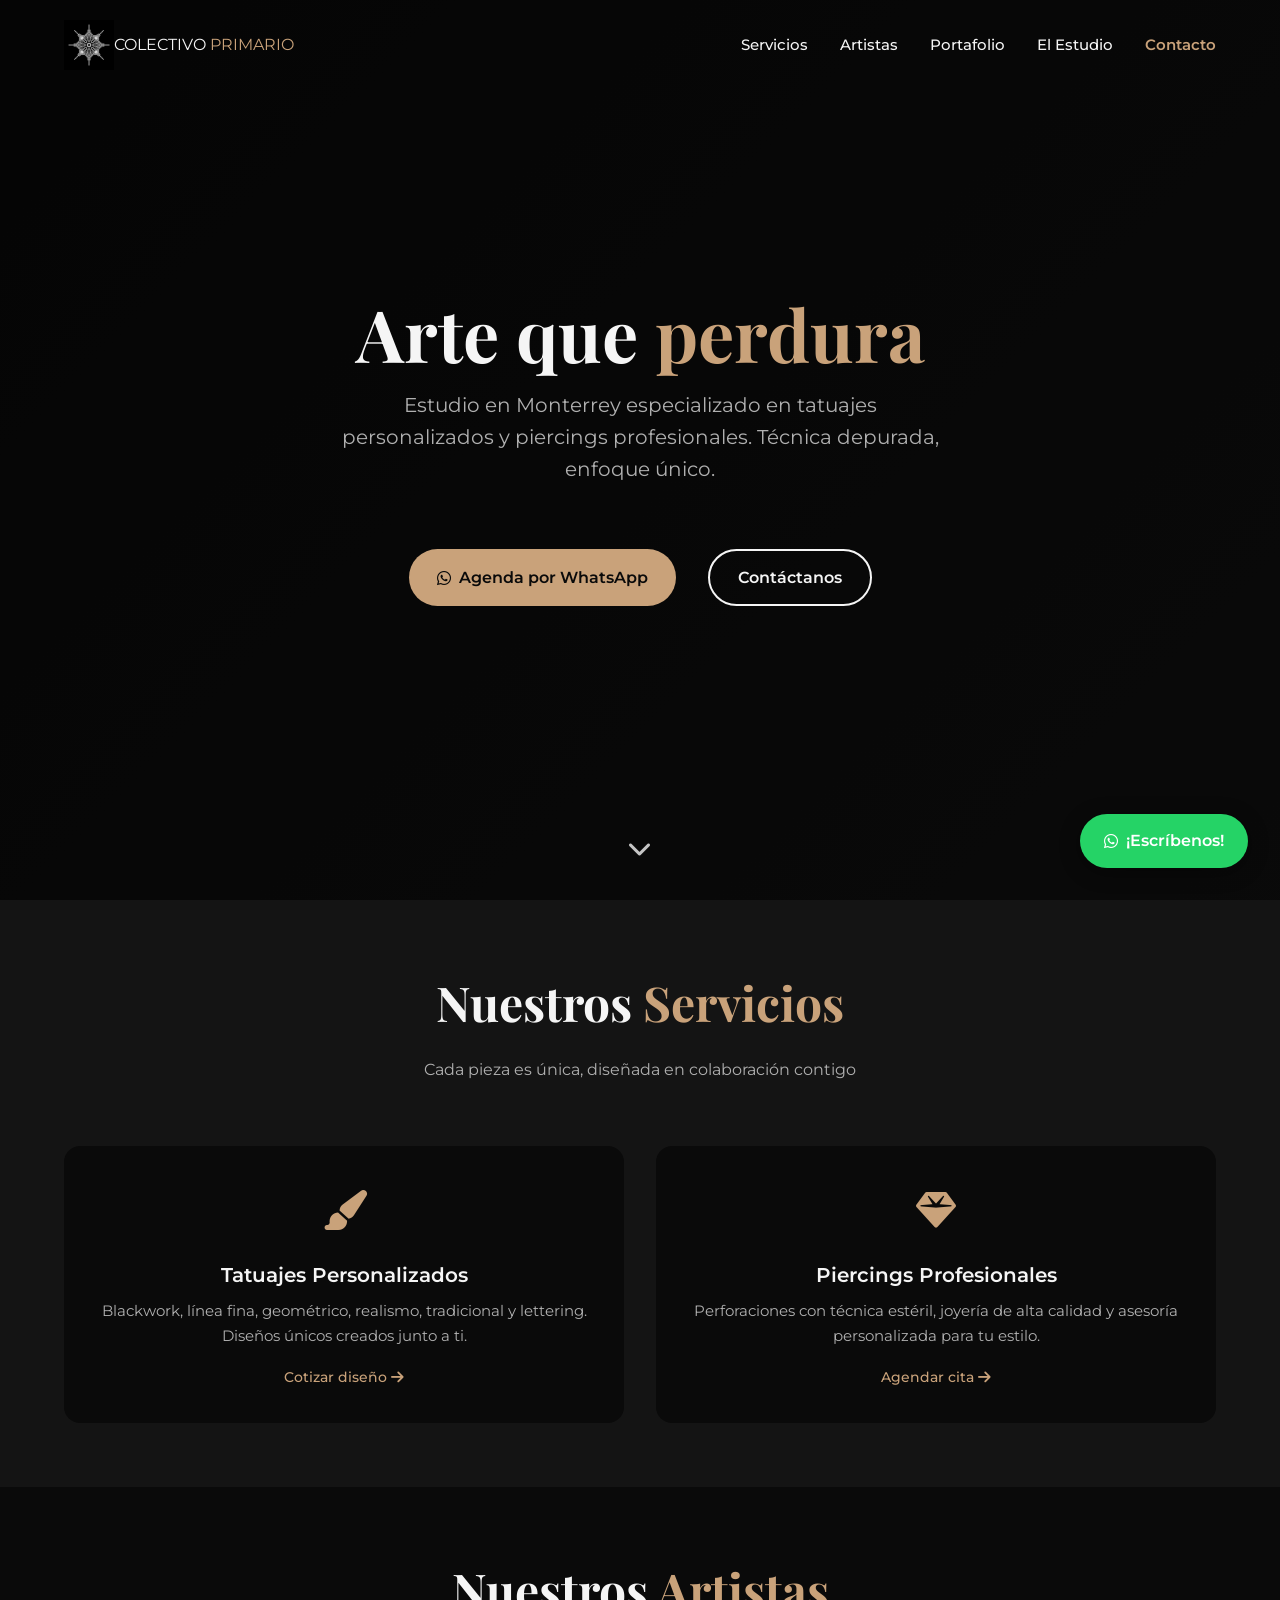
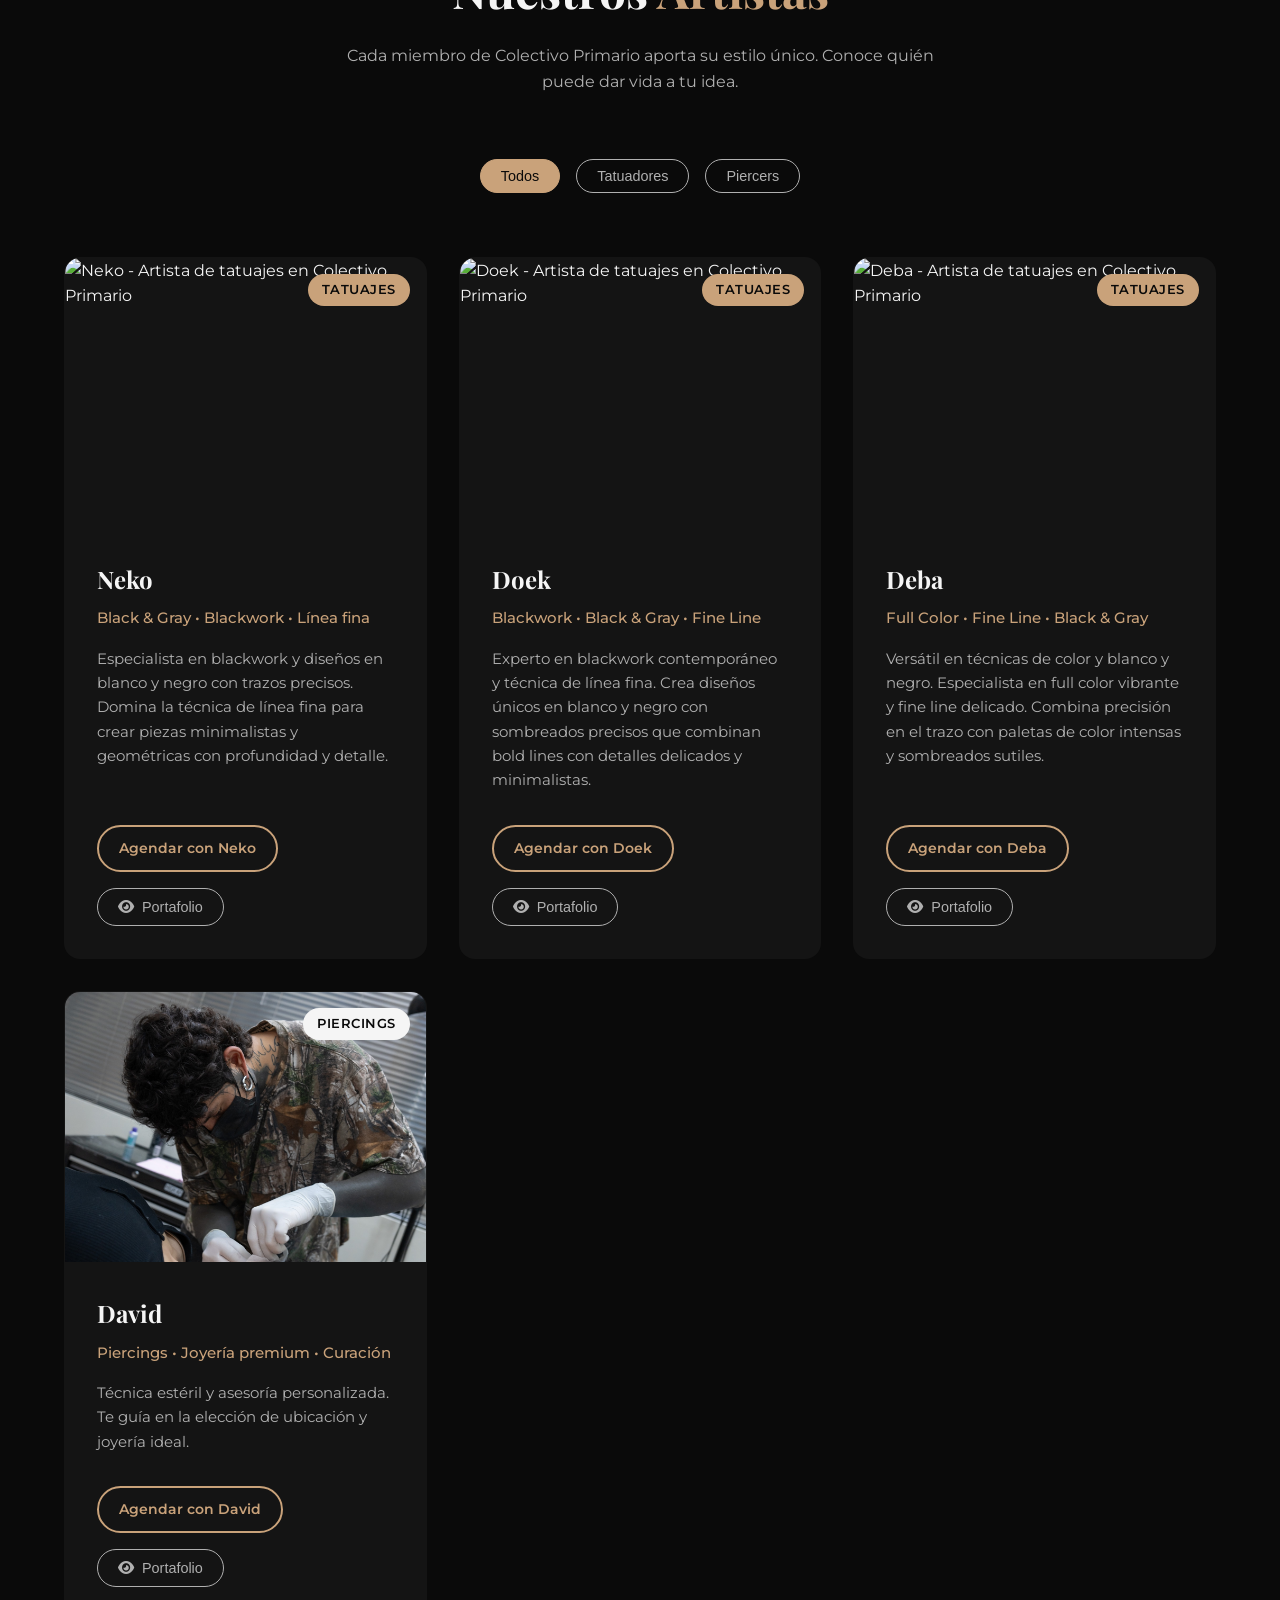
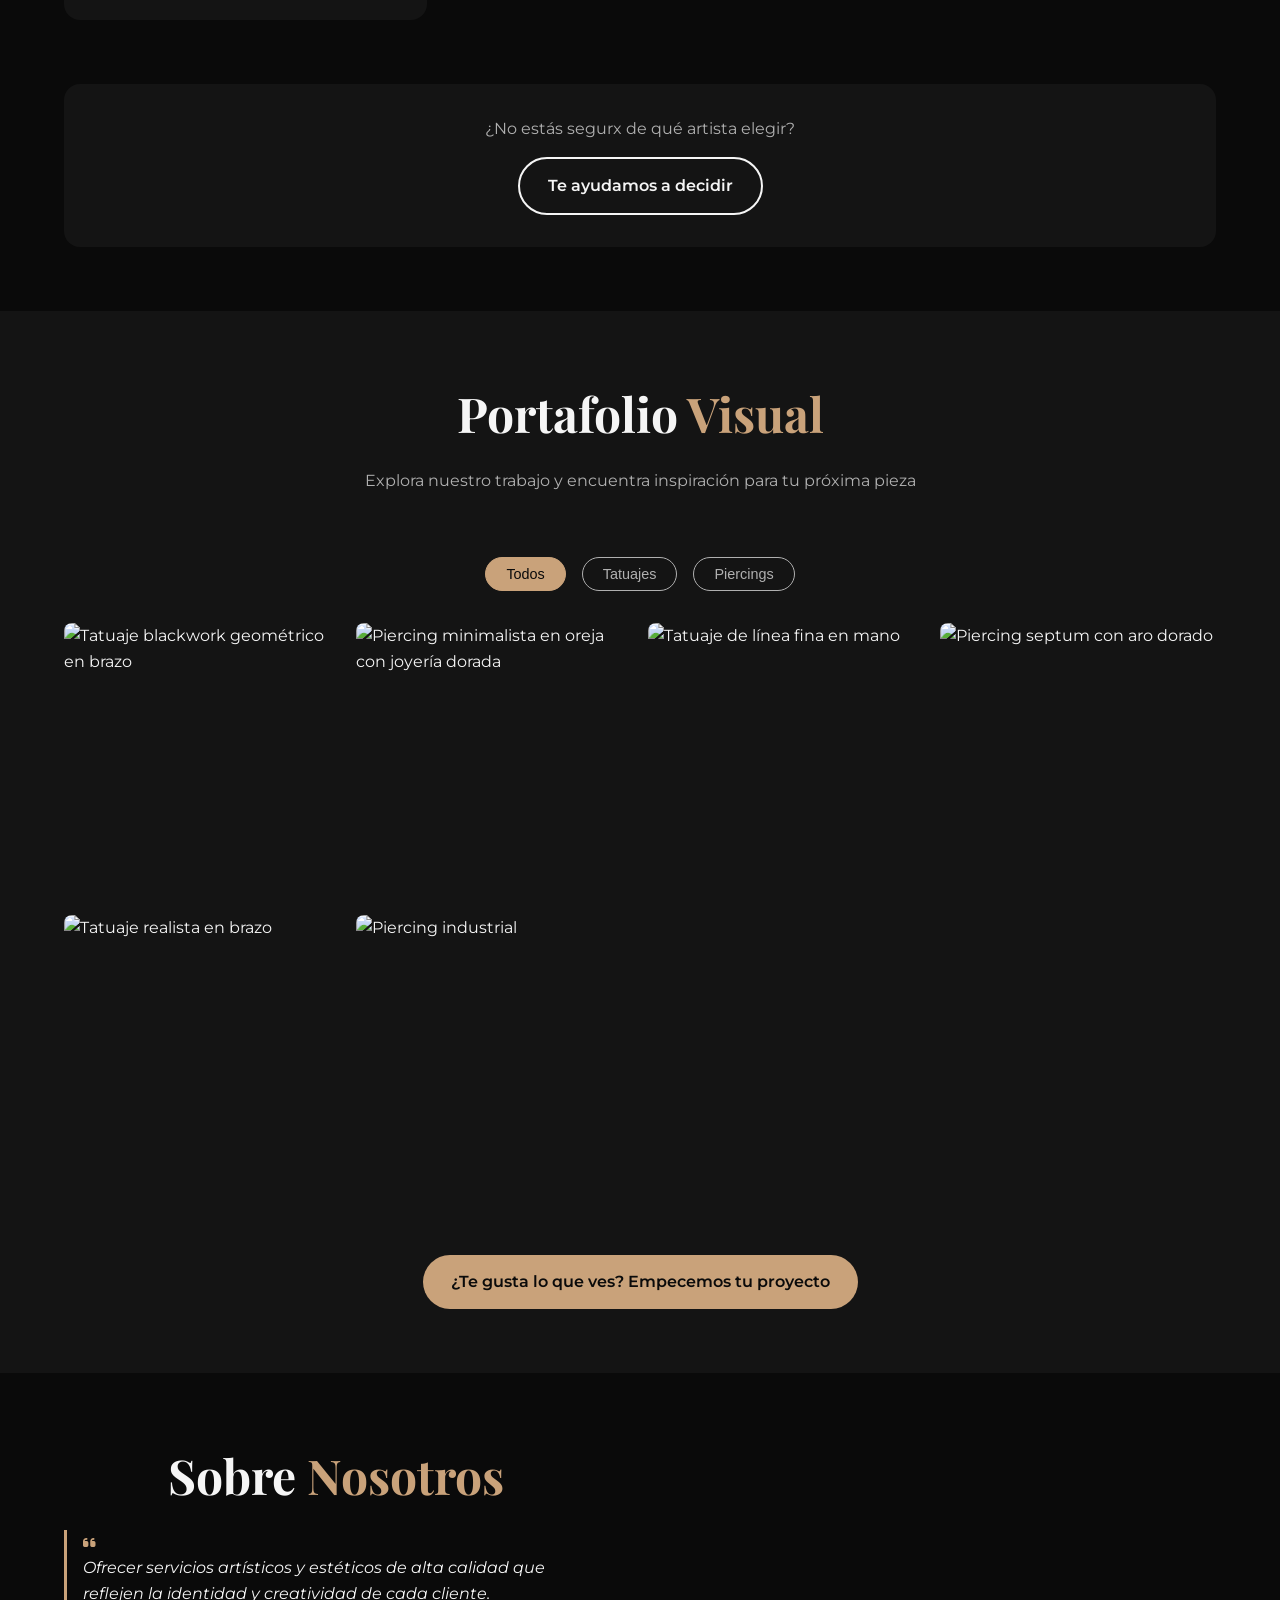
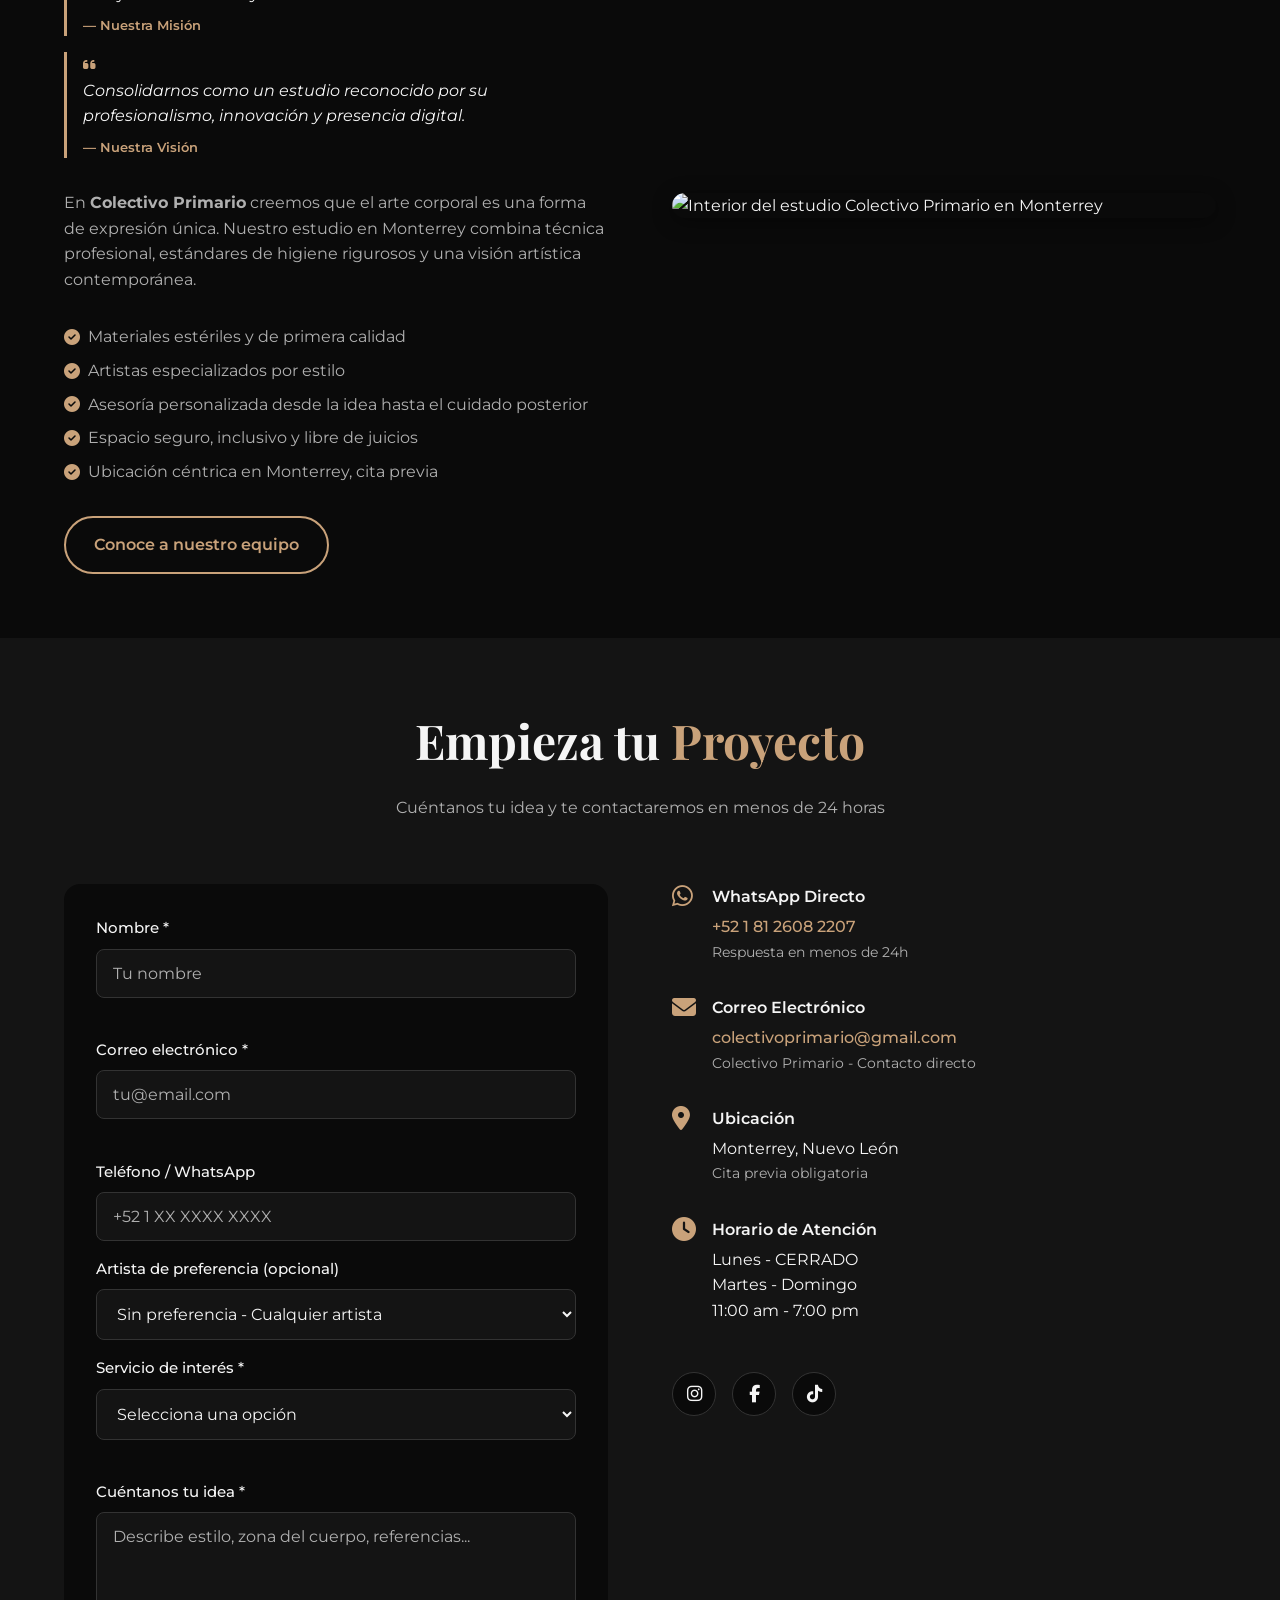
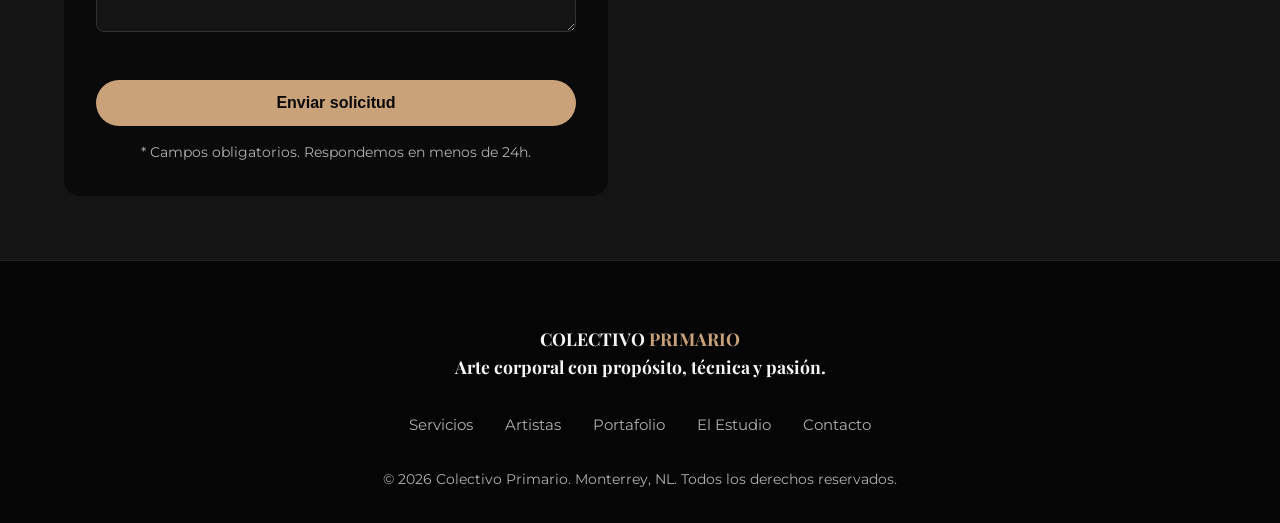
==== Colectivo Primario/index.html @ 7bb8edec "Primer commit - Colectivo Primario" ====
<!DOCTYPE html>
<html lang="es">
<head>
  <meta charset="UTF-8" />
  <meta name="viewport" content="width=device-width, initial-scale=1.0"/>
  
  <!-- Metadatos para investigación académica -->
  <meta name="description" content="Colectivo Primario - Estudio profesional de tatuajes y piercings en Monterrey. Arte personalizado con técnica depurada.">
  <meta name="author" content="Colectivo Primario | Proyecto Académico 2026">
  <meta name="keywords" content="tatuajes, piercings, Monterrey, arte corporal, estudio">
  
  <!-- Open Graph para redes sociales -->
  <meta property="og:title" content="Colectivo Primario | Tatuajes y Piercings en Monterrey">
  <meta property="og:description" content="Arte que perdura. Estudio especializado en tatuajes personalizados y piercings profesionales.">
  <meta property="og:type" content="website">
  <meta property="og:locale" content="es_MX">
  
  <title>Colectivo Primario | Tatuajes y Piercings en Monterrey</title>
  
  <link rel="stylesheet" href="styles.css" />
  
  <!-- Fuentes Google -->
  <link rel="preconnect" href="https://fonts.googleapis.com">
  <link rel="preconnect" href="https://fonts.gstatic.com" crossorigin>
  <link href="https://fonts.googleapis.com/css2?family=Montserrat:wght@300;400;600;700&family=Playfair+Display:wght@400;700&display=swap" rel="stylesheet">
  
  <!-- Íconos -->
  <link rel="stylesheet" href="https://cdnjs.cloudflare.com/ajax/libs/font-awesome/6.4.0/css/all.min.css">
  
  <!-- 
    =====================================================
    PROYECTO ACADÉMICO - COLECTIVO PRIMARIO
    Periodo: Enero - Abril 2026
    Metodología: UX + CRO + Medición de KPIs
    Objetivo: +30% consultas digitales
    Contacto: Guillermo Márquez | gmrqzf@gmail.com | 8121972533
    Ubicación: Monterrey, Nuevo León, México
    =====================================================
  -->
</head>
<body>

  <!-- ================= HEADER ================= -->
<!-- ================= HEADER ================= -->
<header class="header">
  <div class="container header__container">
    
    <!-- Logo + Texto (izquierda) -->
    <a href="#" class="header__logo" aria-label="Ir al inicio">
      <img src="Imagenes/COLECTIVOPRIMARIOLOGO.PNG" 
           alt="Colectivo Primario - Logo" 
           class="logo__img"
           width="200"
           height="70"
           loading="eager">
      <!-- Texto visible junto al logo -->
      <span class="logo__text-visible">
        <span class="logo__text">COLECTIVO</span>
        <span class="logo__accent">PRIMARIO</span>
      </span>
      <!-- Texto para accesibilidad (screen readers) -->
      <span class="logo__text--sr">Colectivo Primario</span>
    </a>
    
    <!-- Navegación (ahora alineada a la izquierda) -->
    <nav class="nav nav--left" id="nav" aria-label="Navegación principal">
      <ul class="nav__list">
        <li><a href="#servicios" class="nav__link">Servicios</a></li>
        <li><a href="#artistas" class="nav__link">Artistas</a></li>
        <li><a href="#portafolio" class="nav__link">Portafolio</a></li>
        <li><a href="#estudio" class="nav__link">El Estudio</a></li>
        <li><a href="#contacto" class="nav__link nav__link--cta">Contacto</a></li>
      </ul>
      <button class="nav__toggle" id="navToggle" aria-label="Abrir menú" aria-expanded="false">
        <i class="fas fa-bars"></i>
      </button>
    </nav>
    
  </div>
</header>

  <!-- ================= HERO ================= -->
  <section class="hero">
    <div class="hero__overlay"></div>
    <div class="container hero__content">
      <h1 class="hero__title">Arte que <span class="text-accent">perdura</span></h1>
      <p class="hero__subtitle">Estudio en Monterrey especializado en tatuajes personalizados y piercings profesionales. Técnica depurada, enfoque único.</p>
      
      <div class="hero__actions">
        <a href="https://wa.me/5218121972533?text=Hola%20Colectivo%20Primario,%20me%20interesa%20agendar%20una%20cita..." 
           class="btn btn--primary" 
           target="_blank" 
           rel="noopener"
           onclick="trackConversion('whatsapp_click')">
          <i class="fab fa-whatsapp"></i> Agenda por WhatsApp
        </a>
        <a href="#contacto" class="btn btn--secondary">Contáctanos</a>
      </div>
    </div>
    <div class="hero__scroll">
      <a href="#servicios" aria-label="Desplazarse a servicios">
        <i class="fas fa-chevron-down"></i>
      </a>
    </div>
  </section>

  <!-- ================= SERVICIOS ================= -->
  <section id="servicios" class="section servicios">
    <div class="container">
      <h2 class="section__title">Nuestros <span class="text-accent">Servicios</span></h2>
      <p class="section__subtitle">Cada pieza es única, diseñada en colaboración contigo</p>
      
      <div class="servicios__grid">
        <!-- Servicio 1: Tatuajes -->
        <article class="servicio-card">
          <div class="servicio-card__icon">
            <i class="fas fa-paint-brush"></i>
          </div>
          <h3 class="servicio-card__title">Tatuajes Personalizados</h3>
          <p class="servicio-card__desc">Blackwork, línea fina, geométrico, realismo, tradicional y lettering. Diseños únicos creados junto a ti.</p>
          <a href="#contacto" class="servicio-card__link">Cotizar diseño <i class="fas fa-arrow-right"></i></a>
        </article>

        <!-- Servicio 2: Piercings -->
        <article class="servicio-card">
          <div class="servicio-card__icon">
            <i class="fas fa-gem"></i>
          </div>
          <h3 class="servicio-card__title">Piercings Profesionales</h3>
          <p class="servicio-card__desc">Perforaciones con técnica estéril, joyería de alta calidad y asesoría personalizada para tu estilo.</p>
          <a href="#contacto" class="servicio-card__link">Agendar cita <i class="fas fa-arrow-right"></i></a>
        </article>
      </div>
    </div>
  </section>

  <!-- ================= ARTISTAS ================= -->
  <section id="artistas" class="section artistas">
    <div class="container">
      <h2 class="section__title">Nuestros <span class="text-accent">Artistas</span></h2>
      <p class="section__subtitle">Cada miembro de Colectivo Primario aporta su estilo único. Conoce quién puede dar vida a tu idea.</p>
      
      <!-- Filtros por especialidad -->
      <div class="artistas__filters" role="tablist">
        <button class="filter-btn active" data-filter="all" role="tab" aria-selected="true">Todos</button>
        <button class="filter-btn" data-filter="tatuajes" role="tab">Tatuadores</button>
        <button class="filter-btn" data-filter="piercings" role="tab">Piercers</button>
      </div>

      <div class="artistas__grid">
        
        <!-- ARTISTA 1: NEKO (Tatuajes) -->
<article class="artista-card" data-category="tatuajes">
  <div class="artista-card__image">
    <img src="Imagenes/guillefoto.jpeg" 
         alt="Neko - Artista de tatuajes en Colectivo Primario" 
         loading="lazy">
    <span class="artista-card__badge">Tatuajes</span>
  </div>
  <div class="artista-card__content">
    <h3 class="artista-card__name">Neko</h3>
    <p class="artista-card__specialty">Black & Gray • Blackwork • Línea fina</p>
    <p class="artista-card__bio">Especialista en blackwork y diseños en blanco y negro con trazos precisos. Domina la técnica de línea fina para crear piezas minimalistas y geométricas con profundidad y detalle.</p>
    
    <div class="artista-card__actions">
      <a href="#contacto" class="btn btn--outline btn--sm" onclick="selectArtist('Neko', 'tatuaje')">
        Agendar con Neko
      </a>
      <button class="artista-card__portfolio" aria-label="Ver portafolio de Neko">
        <i class="fas fa-eye"></i> Portafolio
      </button>
    </div>
  </div>
</article>

<!-- ARTISTA 2: DOEK (Tatuajes) -->
<article class="artista-card" data-category="tatuajes">
  <div class="artista-card__image">
    <img src="Imagenes/doekfoto.jpg"
         alt="Doek - Artista de tatuajes en Colectivo Primario" 
         loading="lazy"
         width="400"
         height="400"
         style="object-fit: cover;">
    <span class="artista-card__badge">Tatuajes</span>
  </div>
  <div class="artista-card__content">
    <h3 class="artista-card__name">Doek</h3>
    <p class="artista-card__specialty">Blackwork • Black & Gray • Fine Line</p>
    <p class="artista-card__bio">Experto en blackwork contemporáneo y técnica de línea fina. Crea diseños únicos en blanco y negro con sombreados precisos que combinan bold lines con detalles delicados y minimalistas.</p>
    
    <div class="artista-card__actions">
      <a href="#contacto" class="btn btn--outline btn--sm" onclick="selectArtist('Doek', 'tatuaje')">
        Agendar con Doek
      </a>
      <button class="artista-card__portfolio" aria-label="Ver portafolio de Doek">
        <i class="fas fa-eye"></i> Portafolio
      </button>
    </div>
  </div>
</article>

<!-- ARTISTA 3: DEBA (Tatuajes) -->
<article class="artista-card" data-category="tatuajes">
  <div class="artista-card__image">
    <img src="Imagenes/debafoto.JPG"
         alt="Deba - Artista de tatuajes en Colectivo Primario" 
         loading="lazy">
    <span class="artista-card__badge">Tatuajes</span>
  </div>
  <div class="artista-card__content">
    <h3 class="artista-card__name">Deba</h3>
    <p class="artista-card__specialty">Full Color • Fine Line • Black & Gray</p>
    <p class="artista-card__bio">Versátil en técnicas de color y blanco y negro. Especialista en full color vibrante y fine line delicado. Combina precisión en el trazo con paletas de color intensas y sombreados sutiles.</p>
    
    <div class="artista-card__actions">
      <a href="#contacto" class="btn btn--outline btn--sm" onclick="selectArtist('Deba', 'tatuaje')">
        Agendar con Deba
      </a>
      <button class="artista-card__portfolio" 
        aria-label="Ver portafolio de Deba"
        onclick="window.location.href='portafolio-deba.html'">
        <i class="fas fa-eye"></i> Portafolio
      </button>
    </div>
  </div>
</article>

        <!-- ARTISTA 5: DAVID (Piercings) -->
        <article class="artista-card" data-category="piercings">
          <div class="artista-card__image">
            <img src="Imagenes/davidfoto.jpg"
                 alt="David - Piercer profesional en Colectivo Primario" 
                 loading="lazy">
            <span class="artista-card__badge artist-piercing">Piercings</span>
          </div>
          <div class="artista-card__content">
            <h3 class="artista-card__name">David</h3>
            <p class="artista-card__specialty">Piercings • Joyería premium • Curación</p>
            <p class="artista-card__bio">Técnica estéril y asesoría personalizada. Te guía en la elección de ubicación y joyería ideal.</p>
            
            <div class="artista-card__actions">
              <a href="#contacto" class="btn btn--outline btn--sm" onclick="selectArtist('David', 'piercing')">
                Agendar con David
              </a>
              <button class="artista-card__portfolio" aria-label="Ver portafolio de David">
                <i class="fas fa-eye"></i> Portafolio
              </button>
            </div>
          </div>
        </article>

      </div>
      
      <!-- CTA secundario para dudas -->
      <div class="artistas__cta">
        <p>¿No estás segurx de qué artista elegir?</p>
        <a href="#contacto" class="btn btn--secondary">Te ayudamos a decidir</a>
      </div>
    </div>
  </section>

  <!-- ================= PORTAFOLIO ================= -->
  <section id="portafolio" class="section portafolio">
    <div class="container">
      <h2 class="section__title">Portafolio <span class="text-accent">Visual</span></h2>
      <p class="section__subtitle">Explora nuestro trabajo y encuentra inspiración para tu próxima pieza</p>
      
      <!-- Filtros (solo tatuajes y piercings) -->
      <div class="portafolio__filters" role="tablist">
        <button class="filter-btn active" data-filter="all" role="tab" aria-selected="true">Todos</button>
        <button class="filter-btn" data-filter="tatuajes" role="tab">Tatuajes</button>
        <button class="filter-btn" data-filter="piercings" role="tab">Piercings</button>
      </div>

      <div class="portafolio__grid">
        <!-- Imágenes placeholder - reemplazar con portafolio real -->
        <figure class="portfolio-item" data-category="tatuajes">
          <img src="https://images.unsplash.com/photo-1598371839696-5c5bb00bdc28?w=600" 
               alt="Tatuaje blackwork geométrico en brazo" 
               loading="lazy">
          <figcaption>Blackwork geométrico</figcaption>
        </figure>
        <figure class="portfolio-item" data-category="piercings">
          <img src="https://images.unsplash.com/photo-1611080626919-7cf5a9dbab5b?w=600" 
               alt="Piercing minimalista en oreja con joyería dorada" 
               loading="lazy">
          <figcaption>Piercing minimalista</figcaption>
        </figure>
        <figure class="portfolio-item" data-category="tatuajes">
          <img src="https://images.unsplash.com/photo-1562962240-4c8a8ce5a8f1?w=600" 
               alt="Tatuaje de línea fina en mano" 
               loading="lazy">
          <figcaption>Línea fina</figcaption>
        </figure>
        <figure class="portfolio-item" data-category="piercings">
          <img src="https://images.unsplash.com/photo-1605735789129-2f6a6f5c8e9c?w=600" 
               alt="Piercing septum con aro dorado" 
               loading="lazy">
          <figcaption>Septum dorado</figcaption>
        </figure>
        <figure class="portfolio-item" data-category="tatuajes">
          <img src="https://images.unsplash.com/photo-1550537687-c910e7255c2c?w=600" 
               alt="Tatuaje realista en brazo" 
               loading="lazy">
          <figcaption>Realismo</figcaption>
        </figure>
        <figure class="portfolio-item" data-category="piercings">
          <img src="https://images.unsplash.com/photo-1590246545235-9e6a7e8e6b4d?w=600" 
               alt="Piercing industrial" 
               loading="lazy">
          <figcaption>Industrial</figcaption>
        </figure>
      </div>
      
      <div class="portafolio__cta">
        <a href="#contacto" class="btn btn--primary" onclick="trackConversion('portfolio_cta_click')">
          ¿Te gusta lo que ves? Empecemos tu proyecto
        </a>
      </div>
    </div>
  </section>

  <!-- ================= ESTUDIO / IDENTIDAD ================= -->
  <section id="estudio" class="section estudio">
    <div class="container estudio__container">
      <div class="estudio__content">
        <h2 class="section__title">Sobre <span class="text-accent">Nosotros</span></h2>
        
        <!-- Misión y Visión -->
        <div class="estudio__identity">
          <blockquote class="identity__mission">
            <i class="fas fa-quote-left"></i>
            <p>Ofrecer servicios artísticos y estéticos de alta calidad que reflejen la identidad y creatividad de cada cliente.</p>
            <small>— Nuestra Misión</small>
          </blockquote>
          
          <blockquote class="identity__vision">
            <i class="fas fa-quote-left"></i>
            <p>Consolidarnos como un estudio reconocido por su profesionalismo, innovación y presencia digital.</p>
            <small>— Nuestra Visión</small>
          </blockquote>
        </div>
        
        <p class="estudio__text">
          En <strong>Colectivo Primario</strong> creemos que el arte corporal es una forma de expresión única. 
          Nuestro estudio en Monterrey combina técnica profesional, estándares de higiene rigurosos y una visión artística contemporánea.
        </p>
        
        <ul class="estudio__values">
          <li><i class="fas fa-check-circle"></i> Materiales estériles y de primera calidad</li>
          <li><i class="fas fa-check-circle"></i> Artistas especializados por estilo</li>
          <li><i class="fas fa-check-circle"></i> Asesoría personalizada desde la idea hasta el cuidado posterior</li>
          <li><i class="fas fa-check-circle"></i> Espacio seguro, inclusivo y libre de juicios</li>
          <li><i class="fas fa-check-circle"></i> Ubicación céntrica en Monterrey, cita previa</li>
        </ul>
        
        <a href="#contacto" class="btn btn--outline">Conoce a nuestro equipo</a>
      </div>
      
      <div class="estudio__image">
        <img src="https://images.unsplash.com/photo-1598301251856-5c6f6a8d1c3e?w=800" 
             alt="Interior del estudio Colectivo Primario en Monterrey" 
             loading="lazy">
      </div>
    </div>
  </section>

  <!-- ================= CONTACTO ================= -->
  <section id="contacto" class="section contacto">
    <div class="container">
      <h2 class="section__title">Empieza tu <span class="text-accent">Proyecto</span></h2>
      <p class="section__subtitle">Cuéntanos tu idea y te contactaremos en menos de 24 horas</p>
      
      <div class="contacto__container">
        <!-- Formulario de contacto -->
        <form class="contacto__form" id="contactForm" novalidate>
          <div class="form__group">
            <label for="nombre" class="form__label">Nombre *</label>
            <input type="text" id="nombre" name="nombre" class="form__input" placeholder="Tu nombre" required autocomplete="name">
            <span class="form__error" id="errorNombre"></span>
          </div>
          
          <div class="form__group">
            <label for="email" class="form__label">Correo electrónico *</label>
            <input type="email" id="email" name="email" class="form__input" placeholder="tu@email.com" required autocomplete="email">
            <span class="form__error" id="errorEmail"></span>
          </div>
          
          <div class="form__group">
            <label for="telefono" class="form__label">Teléfono / WhatsApp</label>
            <input type="tel" id="telefono" name="telefono" class="form__input" placeholder="+52 1 XX XXXX XXXX" autocomplete="tel">
          </div>
          
          <div class="form__group">
            <label for="artista" class="form__label">Artista de preferencia (opcional)</label>
            <select id="artista" name="artista" class="form__input">
              <option value="">Sin preferencia - Cualquier artista</option>
              <option value="Neko">Neko (Tatuajes)</option>
              <option value="Doek">Doek (Tatuajes)</option>
              <option value="Deba">Deba (Tatuajes)</option>
              <option value="Corazón Tattoo">Corazón Tattoo (Tatuajes)</option>
              <option value="David">David (Piercings)</option>
            </select>
          </div>
          
          <div class="form__group">
            <label for="servicio" class="form__label">Servicio de interés *</label>
            <select id="servicio" name="servicio" class="form__input" required>
              <option value="">Selecciona una opción</option>
              <option value="tatuaje">Tatuaje personalizado</option>
              <option value="piercing">Piercing</option>
              <option value="coverup">Cover-up / Retoque</option>
              <option value="otro">Otro</option>
            </select>
            <span class="form__error" id="errorServicio"></span>
          </div>
          
          <div class="form__group">
            <label for="mensaje" class="form__label">Cuéntanos tu idea *</label>
            <textarea id="mensaje" name="mensaje" class="form__input form__textarea" rows="4" placeholder="Describe estilo, zona del cuerpo, referencias..." required></textarea>
            <span class="form__error" id="errorMensaje"></span>
          </div>
          
          <!-- Campo oculto para artista seleccionado via botón -->
          <input type="hidden" id="artista_seleccionado" name="artista_seleccionado" value="">
          
          <button type="submit" class="btn btn--primary btn--full">Enviar solicitud</button>
          <p class="form__note">* Campos obligatorios. Respondemos en menos de 24h.</p>
        </form>

        <!-- Información de contacto directa -->
        <div class="contacto__info">
          <div class="info__item">
            <i class="fab fa-whatsapp"></i>
            <div>
              <h4>WhatsApp Directo</h4>
              <a href="https://wa.me/5218121972533?text=Hola%20Colectivo%20Primario..." 
                 class="info__link" 
                 target="_blank" 
                 rel="noopener"
                 onclick="trackConversion('whatsapp_info_click')">
                +52 1 81 2608 2207
              </a>
              <small>Respuesta en menos de 24h</small>
            </div>
          </div>
          
          <div class="info__item">
            <i class="fas fa-envelope"></i>
            <div>
              <h4>Correo Electrónico</h4>
              <a href="mailto:gmrqzf@gmail.com" class="info__link">colectivoprimario@gmail.com</a>
              <small>Colectivo Primario - Contacto directo</small>
            </div>
          </div>
          
          <div class="info__item">
            <i class="fas fa-map-marker-alt"></i>
            <div>
              <h4>Ubicación</h4>
              <p>Monterrey, Nuevo León<br><small>Cita previa obligatoria</small></p>
            </div>
          </div>
          
          <div class="info__item">
            <i class="fas fa-clock"></i>
            <div>
              <h4>Horario de Atención</h4>
              <p>Lunes - CERRADO</p>
              <p>Martes - Domingo<br>11:00 am - 7:00 pm</p>
            </div>
          </div>
          
          <div class="contacto__social">
            <a href="https://www.instagram.com/colectivo.primario/" aria-label="Instagram Colectivo Primario"><i class="fab fa-instagram"></i></a>
            <a href="#" aria-label="Facebook Colectivo Primario"><i class="fab fa-facebook-f"></i></a>
            <a href="#" aria-label="TikTok Colectivo Primario"><i class="fab fa-tiktok"></i></a>
          </div>
        </div>
      </div>
    </div>
  </section>

  <!-- ================= FOOTER ================= -->
  <footer class="footer">
    <div class="container footer__container">
      <div class="footer__brand">
        <span class="logo__text">COLECTIVO</span>
        <span class="logo__accent">PRIMARIO</span>
        <p>Arte corporal con propósito, técnica y pasión.</p>
      </div>
      <div class="footer__links">
        <a href="#servicios">Servicios</a>
        <a href="#artistas">Artistas</a>
        <a href="#portafolio">Portafolio</a>
        <a href="#estudio">El Estudio</a>
        <a href="#contacto">Contacto</a>
      </div>
      <div class="footer__legal">
        <p>&copy; 2026 Colectivo Primario. Monterrey, NL. Todos los derechos reservados.</p>
      </div>
    </div>
  </footer>

  <!-- Botón flotante de WhatsApp -->
  <a href="https://wa.me/5218121972533?text=Hola%20Colectivo%20Primario,%20vi%20su%20página%20web..." 
     class="whatsapp-float" 
     target="_blank" 
     rel="noopener" 
     aria-label="Contactar por WhatsApp ahora"
     onclick="trackConversion('whatsapp_float_click')">
    <i class="fab fa-whatsapp"></i>
    <span class="whatsapp-label">¡Escríbenos!</span>
  </a>

  <!-- Scripts de funcionalidad y medición -->
  <script src="script.js"></script>
</body>
</html>
---- Colectivo Primario/styles.css ----
/* ========================================
   COLECTIVO PRIMARIO - STYLES
   Proyecto Académico | Ene-Abr 2026
   Enfoque: Minimalista, Mobile-First, CRO
   Fundamentos: Don Norman (UX) + Tim Ash (CRO) + Steve Krug (Usabilidad)
   Especialidad: Tatuajes y Piercings
   ======================================== */

/* ----- VARIABLES CSS ----- */
:root {
  /* Paleta de colores - Identidad visual del estudio */
  --color-bg: #0a0a0a;
  --color-bg-alt: #141414;
  --color-text: #f5f5f5;
  --color-text-muted: #b0b0b0;
  --color-accent: #c9a27a;
  --color-accent-hover: #b08d66;
  --color-error: #e74c3c;
  --color-success: #2ecc71;
  
  /* Tipografía */
  --font-primary: 'Montserrat', sans-serif;
  --font-display: 'Playfair Display', serif;
  
  /* Espaciado */
  --spacing-xs: 0.5rem;
  --spacing-sm: 1rem;
  --spacing-md: 2rem;
  --spacing-lg: 4rem;
  --spacing-xl: 6rem;
  
  /* Bordes y sombras */
  --border-radius: 8px;
  --border-radius-lg: 16px;
  --shadow-sm: 0 2px 8px rgba(0,0,0,0.3);
  --shadow-md: 0 4px 20px rgba(0,0,0,0.4);
  
  /* Transiciones */
  --transition: all 0.3s ease;
  
  /* Z-index */
  --z-header: 1000;
  --z-whatsapp: 999;
  --z-overlay: 998;
}

/* ----- RESET & BASE ----- */
*, *::before, *::after {
  box-sizing: border-box;
  margin: 0;
  padding: 0;
}

html {
  scroll-behavior: smooth;
  font-size: 16px;
  scroll-padding-top: 80px;
}

body {
  font-family: var(--font-primary);
  background-color: var(--color-bg);
  color: var(--color-text);
  line-height: 1.6;
  overflow-x: hidden;
}

img {
  max-width: 100%;
  height: auto;
  display: block;
}

a {
  color: inherit;
  text-decoration: none;
  transition: var(--transition);
}

ul { list-style: none; }

/* ----- UTILIDADES ----- */
.container {
  width: min(90%, 1200px);
  margin-inline: auto;
}

.text-accent { color: var(--color-accent); }

.section { padding: var(--spacing-lg) 0; }

.section__title {
  font-family: var(--font-display);
  font-size: clamp(2rem, 5vw, 3rem);
  font-weight: 700;
  margin-bottom: var(--spacing-sm);
  text-align: center;
}

.section__subtitle {
  color: var(--color-text-muted);
  text-align: center;
  margin-bottom: var(--spacing-lg);
  max-width: 600px;
  margin-inline: auto;
}

/* ----- BOTONES ----- */
.btn {
  display: inline-flex;
  align-items: center;
  justify-content: center;
  gap: var(--spacing-xs);
  padding: 0.875rem 1.75rem;
  border-radius: 50px;
  font-weight: 600;
  font-size: 1rem;
  cursor: pointer;
  transition: var(--transition);
  border: none;
  text-align: center;
  white-space: nowrap;
}

.btn--primary {
  background: var(--color-accent);
  color: var(--color-bg);
}

.btn--primary:hover {
  background: var(--color-accent-hover);
  transform: translateY(-2px);
  box-shadow: var(--shadow-md);
}

.btn--secondary {
  background: transparent;
  color: var(--color-text);
  border: 2px solid var(--color-text);
}

.btn--secondary:hover {
  background: var(--color-text);
  color: var(--color-bg);
}

.btn--outline {
  background: transparent;
  color: var(--color-accent);
  border: 2px solid var(--color-accent);
}

.btn--outline:hover {
  background: var(--color-accent);
  color: var(--color-bg);
}

.btn--full { width: 100%; }

.btn--sm {
  padding: 0.625rem 1.25rem;
  font-size: 0.9rem;
}

/* ----- HEADER ----- */
.header {
  position: fixed;
  top: 0; left: 0; right: 0;
  z-index: var(--z-header);
  padding: var(--spacing-sm) 0;
  background: transparent;
  transition: var(--transition);
}

.header--scrolled {
  background: rgba(10, 10, 10, 0.95);
  backdrop-filter: blur(10px);
  padding: var(--spacing-xs) 0;
  box-shadow: var(--shadow-sm);
}

.header__container {
  display: flex;
  align-items: center;
  justify-content: space-between;
}

/* ===== LOGO CON IMAGEN ===== */
.header__logo {
  display: flex;
  align-items: center;
  padding: 4px 0;
}

.logo__img {
  height: 50px;              /* Altura fija para consistencia */
  width: auto;               /* Ancho automático para mantener proporción */
  max-width: 180px;          /* Ancho máximo para no ocupar demasiado espacio */
  object-fit: contain;       /* Evita que la imagen se deforme */
  transition: var(--transition);
  display: block;
}

/* Efecto hover sutil en el logo */
.header__logo:hover .logo__img {
  opacity: 0.9;
  transform: scale(1.02);
}

/* Texto alternativo para accesibilidad (oculto visualmente pero legible para screen readers) */
.logo__text--sr {
  position: absolute;
  width: 1px;
  height: 1px;
  padding: 0;
  margin: -1px;
  overflow: hidden;
  clip: rect(0, 0, 0, 0);
  white-space: nowrap;
  border: 0;
}

/* ===== RESPONSIVE: Ajustes para móvil ===== */
@media (max-width: 767px) {
  .logo__img {
    height: 32px;            /* Logo más pequeño en móvil */
    max-width: 140px;
  }
}

/* ===== Si el logo es muy alto o necesita ajuste ===== */
.header--scrolled .logo__img {
  height: 36px;              /* Logo más compacto al hacer scroll */
}

.logo__accent { color: var(--color-accent); }

/* ----- NAV ----- */
.nav__list {
  display: flex;
  gap: var(--spacing-md);
  align-items: center;
}

.nav__link {
  font-weight: 500;
  font-size: 0.95rem;
  position: relative;
  padding: var(--spacing-xs) 0;
}

.nav__link--cta {
  color: var(--color-accent);
  font-weight: 600;
}

.nav__link::after {
  content: '';
  position: absolute;
  bottom: 0; left: 0;
  width: 0; height: 2px;
  background: var(--color-accent);
  transition: var(--transition);
}

.nav__link:hover::after { width: 100%; }

.nav__toggle {
  display: none;
  background: none;
  border: none;
  color: var(--color-text);
  font-size: 1.5rem;
  cursor: pointer;
  padding: var(--spacing-xs);
}

/* ----- HERO ----- */
.hero {
  position: relative;
  min-height: 100vh;
  display: flex;
  align-items: center;
  justify-content: center;
  text-align: center;
  padding: var(--spacing-xl) 0;
  background: 
    linear-gradient(135deg, rgba(10,10,10,0.9) 0%, rgba(20,20,20,0.95) 100%),
    url('https://images.unsplash.com/photo-1598371839696-5c5bb00bdc28?w=1920') 
    center/cover no-repeat;
}

.hero__overlay {
  position: absolute;
  inset: 0;
  background: rgba(0, 0, 0, 0.5);
}

.hero__content {
  position: relative;
  z-index: 2;
  max-width: 800px;
}

.hero__title {
  font-family: var(--font-display);
  font-size: clamp(2.5rem, 8vw, 4.5rem);
  font-weight: 700;
  margin-bottom: var(--spacing-sm);
  line-height: 1.1;
}

.hero__subtitle {
  font-size: clamp(1rem, 2.5vw, 1.25rem);
  color: var(--color-text-muted);
  margin-bottom: var(--spacing-lg);
  max-width: 600px;
  margin-inline: auto;
}

.hero__actions {
  display: flex;
  gap: var(--spacing-sm);
  justify-content: center;
  flex-wrap: wrap;
}

.hero__scroll {
  position: absolute;
  bottom: var(--spacing-md);
  left: 50%;
  transform: translateX(-50%);
  animation: bounce 2s infinite;
}

.hero__scroll a {
  color: var(--color-text);
  font-size: 1.5rem;
  opacity: 0.8;
}

.hero__scroll a:hover { opacity: 1; }

@keyframes bounce {
  0%, 20%, 50%, 80%, 100% { transform: translateX(-50%) translateY(0); }
  40% { transform: translateX(-50%) translateY(-10px); }
  60% { transform: translateX(-50%) translateY(-5px); }
}

/* ----- SERVICIOS ----- */
.servicios { background: var(--color-bg-alt); }

.servicios__grid {
  display: grid;
  grid-template-columns: repeat(auto-fit, minmax(280px, 1fr));
  gap: var(--spacing-md);
}

.servicio-card {
  background: var(--color-bg);
  padding: var(--spacing-md);
  border-radius: var(--border-radius-lg);
  text-align: center;
  transition: var(--transition);
  border: 1px solid transparent;
}

.servicio-card:hover {
  border-color: var(--color-accent);
  transform: translateY(-4px);
  box-shadow: var(--shadow-md);
}

.servicio-card__icon {
  font-size: 2.5rem;
  color: var(--color-accent);
  margin-bottom: var(--spacing-sm);
}

.servicio-card__title {
  font-size: 1.25rem;
  font-weight: 600;
  margin-bottom: var(--spacing-xs);
}

.servicio-card__desc {
  color: var(--color-text-muted);
  font-size: 0.95rem;
  margin-bottom: var(--spacing-sm);
}

.servicio-card__link {
  color: var(--color-accent);
  font-weight: 500;
  font-size: 0.9rem;
  display: inline-flex;
  align-items: center;
  gap: 4px;
}

.servicio-card__link:hover { gap: 8px; }

/* ----- ARTISTAS ----- */
.artistas { background: var(--color-bg); }

.artistas__filters {
  display: flex;
  justify-content: center;
  gap: var(--spacing-sm);
  margin-bottom: var(--spacing-lg);
  flex-wrap: wrap;
}

.artistas__grid {
  display: grid;
  grid-template-columns: repeat(auto-fit, minmax(280px, 1fr));
  gap: var(--spacing-md);
  margin-bottom: var(--spacing-lg);
}

.artista-card {
  background: var(--color-bg-alt);
  border-radius: var(--border-radius-lg);
  overflow: hidden;
  transition: var(--transition);
  border: 1px solid transparent;
  display: flex;
  flex-direction: column;
  animation: fadeInUp 0.4s ease forwards;
  opacity: 0;
}

.artista-card:nth-child(1) { animation-delay: 0.1s; opacity: 1; }
.artista-card:nth-child(2) { animation-delay: 0.2s; opacity: 1; }
.artista-card:nth-child(3) { animation-delay: 0.3s; opacity: 1; }
.artista-card:nth-child(4) { animation-delay: 0.4s; opacity: 1; }
.artista-card:nth-child(5) { animation-delay: 0.5s; opacity: 1; }

.artista-card:hover {
  border-color: var(--color-accent);
  transform: translateY(-4px);
  box-shadow: var(--shadow-md);
}

.artista-card__image {
  position: relative;
  aspect-ratio: 4/3;
  overflow: hidden;
}

.artista-card__image img {
  width: 100%;
  height: 100%;
  object-fit: cover;
  transition: transform 0.5s ease;
}

.artista-card:hover .artista-card__image img {
  transform: scale(1.05);
}

.artista-card__badge {
  position: absolute;
  top: var(--spacing-sm);
  right: var(--spacing-sm);
  background: var(--color-accent);
  color: var(--color-bg);
  padding: 0.375rem 0.875rem;
  border-radius: 50px;
  font-size: 0.8rem;
  font-weight: 600;
  text-transform: uppercase;
  letter-spacing: 0.5px;
}

.artista-card__badge.artist-piercing {
  background: var(--color-text);
  color: var(--color-bg);
}

.artista-card__content {
  padding: var(--spacing-md);
  flex-grow: 1;
  display: flex;
  flex-direction: column;
}

.artista-card__name {
  font-family: var(--font-display);
  font-size: 1.5rem;
  font-weight: 700;
  margin-bottom: var(--spacing-xs);
}

.artista-card__specialty {
  color: var(--color-accent);
  font-weight: 500;
  font-size: 0.95rem;
  margin-bottom: var(--spacing-sm);
}

.artista-card__bio {
  color: var(--color-text-muted);
  font-size: 0.95rem;
  margin-bottom: var(--spacing-md);
  flex-grow: 1;
}

.artista-card__actions {
  display: flex;
  gap: var(--spacing-sm);
  flex-wrap: wrap;
}

.artista-card__portfolio {
  background: transparent;
  border: 1px solid var(--color-text-muted);
  color: var(--color-text-muted);
  padding: 0.625rem 1.25rem;
  border-radius: 50px;
  font-size: 0.9rem;
  cursor: pointer;
  transition: var(--transition);
  display: inline-flex;
  align-items: center;
  gap: var(--spacing-xs);
}

.artista-card__portfolio:hover {
  border-color: var(--color-accent);
  color: var(--color-accent);
}

.artistas__cta {
  text-align: center;
  padding: var(--spacing-md);
  background: var(--color-bg-alt);
  border-radius: var(--border-radius-lg);
}

.artistas__cta p {
  color: var(--color-text-muted);
  margin-bottom: var(--spacing-sm);
}

@keyframes fadeInUp {
  from {
    opacity: 0;
    transform: translateY(20px);
  }
  to {
    opacity: 1;
    transform: translateY(0);
  }
}

/* ----- PORTAFOLIO ----- */
.portafolio { background: var(--color-bg-alt); }

.portafolio__filters {
  display: flex;
  justify-content: center;
  gap: var(--spacing-sm);
  margin-bottom: var(--spacing-md);
  flex-wrap: wrap;
}

.filter-btn {
  background: transparent;
  border: 1px solid var(--color-text-muted);
  color: var(--color-text-muted);
  padding: 0.5rem 1.25rem;
  border-radius: 50px;
  font-size: 0.9rem;
  cursor: pointer;
  transition: var(--transition);
}

.filter-btn.active,
.filter-btn:hover {
  background: var(--color-accent);
  border-color: var(--color-accent);
  color: var(--color-bg);
}

.portafolio__grid {
  display: grid;
  grid-template-columns: repeat(auto-fill, minmax(250px, 1fr));
  gap: var(--spacing-sm);
  margin-bottom: var(--spacing-lg);
}

.portfolio-item {
  position: relative;
  border-radius: var(--border-radius);
  overflow: hidden;
  aspect-ratio: 1;
  cursor: pointer;
}

.portfolio-item img {
  width: 100%;
  height: 100%;
  object-fit: cover;
  transition: transform 0.5s ease;
}

.portfolio-item:hover img { transform: scale(1.05); }

.portfolio-item figcaption {
  position: absolute;
  bottom: 0; left: 0; right: 0;
  padding: var(--spacing-sm);
  background: linear-gradient(transparent, rgba(0,0,0,0.9));
  font-size: 0.9rem;
  opacity: 0;
  transform: translateY(10px);
  transition: var(--transition);
}

.portfolio-item:hover figcaption {
  opacity: 1;
  transform: translateY(0);
}

.portafolio__cta { text-align: center; }

/* ----- ESTUDIO ----- */
.estudio__container {
  display: grid;
  grid-template-columns: 1fr;
  gap: var(--spacing-lg);
  align-items: center;
}

.estudio__identity {
  margin-bottom: var(--spacing-md);
}

.identity__mission,
.identity__vision {
  border-left: 3px solid var(--color-accent);
  padding-left: var(--spacing-sm);
  margin-bottom: var(--spacing-sm);
  font-style: italic;
}

.identity__mission i,
.identity__vision i {
  color: var(--color-accent);
  margin-right: var(--spacing-xs);
  font-size: 0.9rem;
}

.identity__mission small,
.identity__vision small {
  display: block;
  margin-top: var(--spacing-xs);
  font-style: normal;
  color: var(--color-accent);
  font-weight: 600;
}

.estudio__text {
  margin-bottom: var(--spacing-sm);
  color: var(--color-text-muted);
}

.estudio__values {
  margin: var(--spacing-md) 0;
}

.estudio__values li {
  display: flex;
  align-items: center;
  gap: var(--spacing-xs);
  margin-bottom: var(--spacing-xs);
  color: var(--color-text-muted);
}

.estudio__values i {
  color: var(--color-accent);
  flex-shrink: 0;
}

.estudio__image {
  border-radius: var(--border-radius-lg);
  overflow: hidden;
  box-shadow: var(--shadow-md);
}

.estudio__image img {
  width: 100%;
  height: auto;
  display: block;
}

/* ----- CONTACTO ----- */
.contacto { background: var(--color-bg-alt); }

.contacto__container {
  display: grid;
  grid-template-columns: 1fr;
  gap: var(--spacing-lg);
}

.contacto__form {
  background: var(--color-bg);
  padding: var(--spacing-md);
  border-radius: var(--border-radius-lg);
}

.form__group { margin-bottom: var(--spacing-sm); }

.form__label {
  display: block;
  margin-bottom: var(--spacing-xs);
  font-weight: 500;
  font-size: 0.95rem;
}

.form__input {
  width: 100%;
  padding: 0.875rem 1rem;
  background: var(--color-bg-alt);
  border: 1px solid #333;
  border-radius: var(--border-radius);
  color: var(--color-text);
  font-family: inherit;
  font-size: 1rem;
  transition: var(--transition);
}

.form__input::placeholder { color: var(--color-text-muted); }

.form__input:focus {
  outline: none;
  border-color: var(--color-accent);
  box-shadow: 0 0 0 3px rgba(201, 162, 122, 0.2);
}

.form__input.input--error {
  border-color: var(--color-error);
}

.form__textarea {
  resize: vertical;
  min-height: 120px;
}

.form__error {
  display: block;
  color: var(--color-error);
  font-size: 0.85rem;
  margin-top: var(--spacing-xs);
  min-height: 1.2em;
}

.form__note {
  font-size: 0.85rem;
  color: var(--color-text-muted);
  text-align: center;
  margin-top: var(--spacing-sm);
}

.contacto__info {
  display: flex;
  flex-direction: column;
  gap: var(--spacing-md);
}

.info__item {
  display: flex;
  align-items: flex-start;
  gap: var(--spacing-sm);
}

.info__item i {
  font-size: 1.5rem;
  color: var(--color-accent);
  min-width: 24px;
}

.info__item h4 {
  font-weight: 600;
  margin-bottom: 4px;
}

.info__link {
  color: var(--color-accent);
  font-weight: 500;
}

.info__link:hover { text-decoration: underline; }

.info__item small {
  display: block;
  color: var(--color-text-muted);
  font-size: 0.85rem;
  margin-top: 2px;
}

.contacto__social {
  display: flex;
  gap: var(--spacing-sm);
  margin-top: var(--spacing-sm);
}

.contacto__social a {
  display: flex;
  align-items: center;
  justify-content: center;
  width: 44px;
  height: 44px;
  border-radius: 50%;
  background: var(--color-bg);
  border: 1px solid #333;
  font-size: 1.1rem;
  transition: var(--transition);
}

.contacto__social a:hover {
  border-color: var(--color-accent);
  color: var(--color-accent);
  transform: translateY(-2px);
}

/* ----- FOOTER ----- */
.footer {
  background: #050505;
  padding: var(--spacing-lg) 0 var(--spacing-md);
  text-align: center;
  border-top: 1px solid #222;
}

.footer__container {
  display: flex;
  flex-direction: column;
  gap: var(--spacing-md);
}

.footer__brand {
  font-family: var(--font-display);
  font-size: 1.1rem;
  font-weight: 700;
}

.footer__links {
  display: flex;
  justify-content: center;
  gap: var(--spacing-md);
  flex-wrap: wrap;
}

.footer__links a {
  color: var(--color-text-muted);
  font-size: 0.95rem;
}

.footer__links a:hover { color: var(--color-accent); }

.footer__legal {
  color: var(--color-text-muted);
  font-size: 0.85rem;
}

.footer__legal small {
  display: block;
  margin-top: var(--spacing-xs);
  opacity: 0.7;
}

/* ----- WHATSAPP FLOTANTE ----- */
.whatsapp-float {
  position: fixed;
  bottom: var(--spacing-md);
  right: var(--spacing-md);
  z-index: var(--z-whatsapp);
  display: flex;
  align-items: center;
  gap: var(--spacing-xs);
  background: #25D366;
  color: white;
  padding: 0.75rem 1.25rem;
  border-radius: 50px;
  font-weight: 600;
  font-size: 1rem;
  box-shadow: var(--shadow-md);
  transition: var(--transition);
  animation: pulse 2s infinite;
}

.whatsapp-float:hover {
  transform: scale(1.05);
  animation: none;
  background: #128C7E;
}

.whatsapp-label {
  display: none;
}

@keyframes pulse {
  0% { box-shadow: 0 0 0 0 rgba(37, 211, 102, 0.7); }
  70% { box-shadow: 0 0 0 15px rgba(37, 211, 102, 0); }
  100% { box-shadow: 0 0 0 0 rgba(37, 211, 102, 0); }
}

/* ========================================
   RESPONSIVE - MOBILE FIRST
   ======================================== */

/* Tablet y arriba */
@media (min-width: 768px) {
  .estudio__container,
  .contacto__container {
    grid-template-columns: 1fr 1fr;
  }
  
  .estudio__content { order: 1; }
  .estudio__image { order: 2; }
  
  .contacto__form { order: 1; }
  .contacto__info { order: 2; }
  
  .whatsapp-label { display: inline; }
  .whatsapp-float {
    padding: 0.875rem 1.5rem;
    border-radius: 50px;
  }
}

/* Desktop */
@media (min-width: 1024px) {
  .hero__actions { gap: var(--spacing-md); }
  .nav__toggle { display: none; }
  .nav__list { display: flex !important; }
}

/* Mobile: menú hamburguesa */
@media (max-width: 767px) {
  .nav__toggle { display: block; }
  
  .nav__list {
    position: absolute;
    top: 100%;
    left: 0; right: 0;
    background: var(--color-bg-alt);
    flex-direction: column;
    padding: var(--spacing-md);
    gap: var(--spacing-sm);
    border-bottom: 1px solid #222;
    display: none;
  }
  
  .nav--active .nav__list { display: flex; }
  
  .hero__actions {
    flex-direction: column;
    align-items: center;
  }
  
  .btn {
    width: 100%;
    max-width: 300px;
  }
  
  .artista-card__actions {
    flex-direction: column;
  }
  
  .artista-card__actions .btn {
    width: 100%;
  }
}

/* Accesibilidad */
@media (prefers-reduced-motion: reduce) {
  *, *::before, *::after {
    animation-duration: 0.01ms !important;
    animation-iteration-count: 1 !important;
    transition-duration: 0.01ms !important;
  }
  html { scroll-behavior: auto; }
}

@media (prefers-contrast: high) {
  :root {
    --color-accent: #ffd700;
    --color-text-muted: #ddd;
  }
  .form__input { border-width: 2px; }
}

:focus-visible {
  outline: 2px solid var(--color-accent);
  outline-offset: 2px;
}
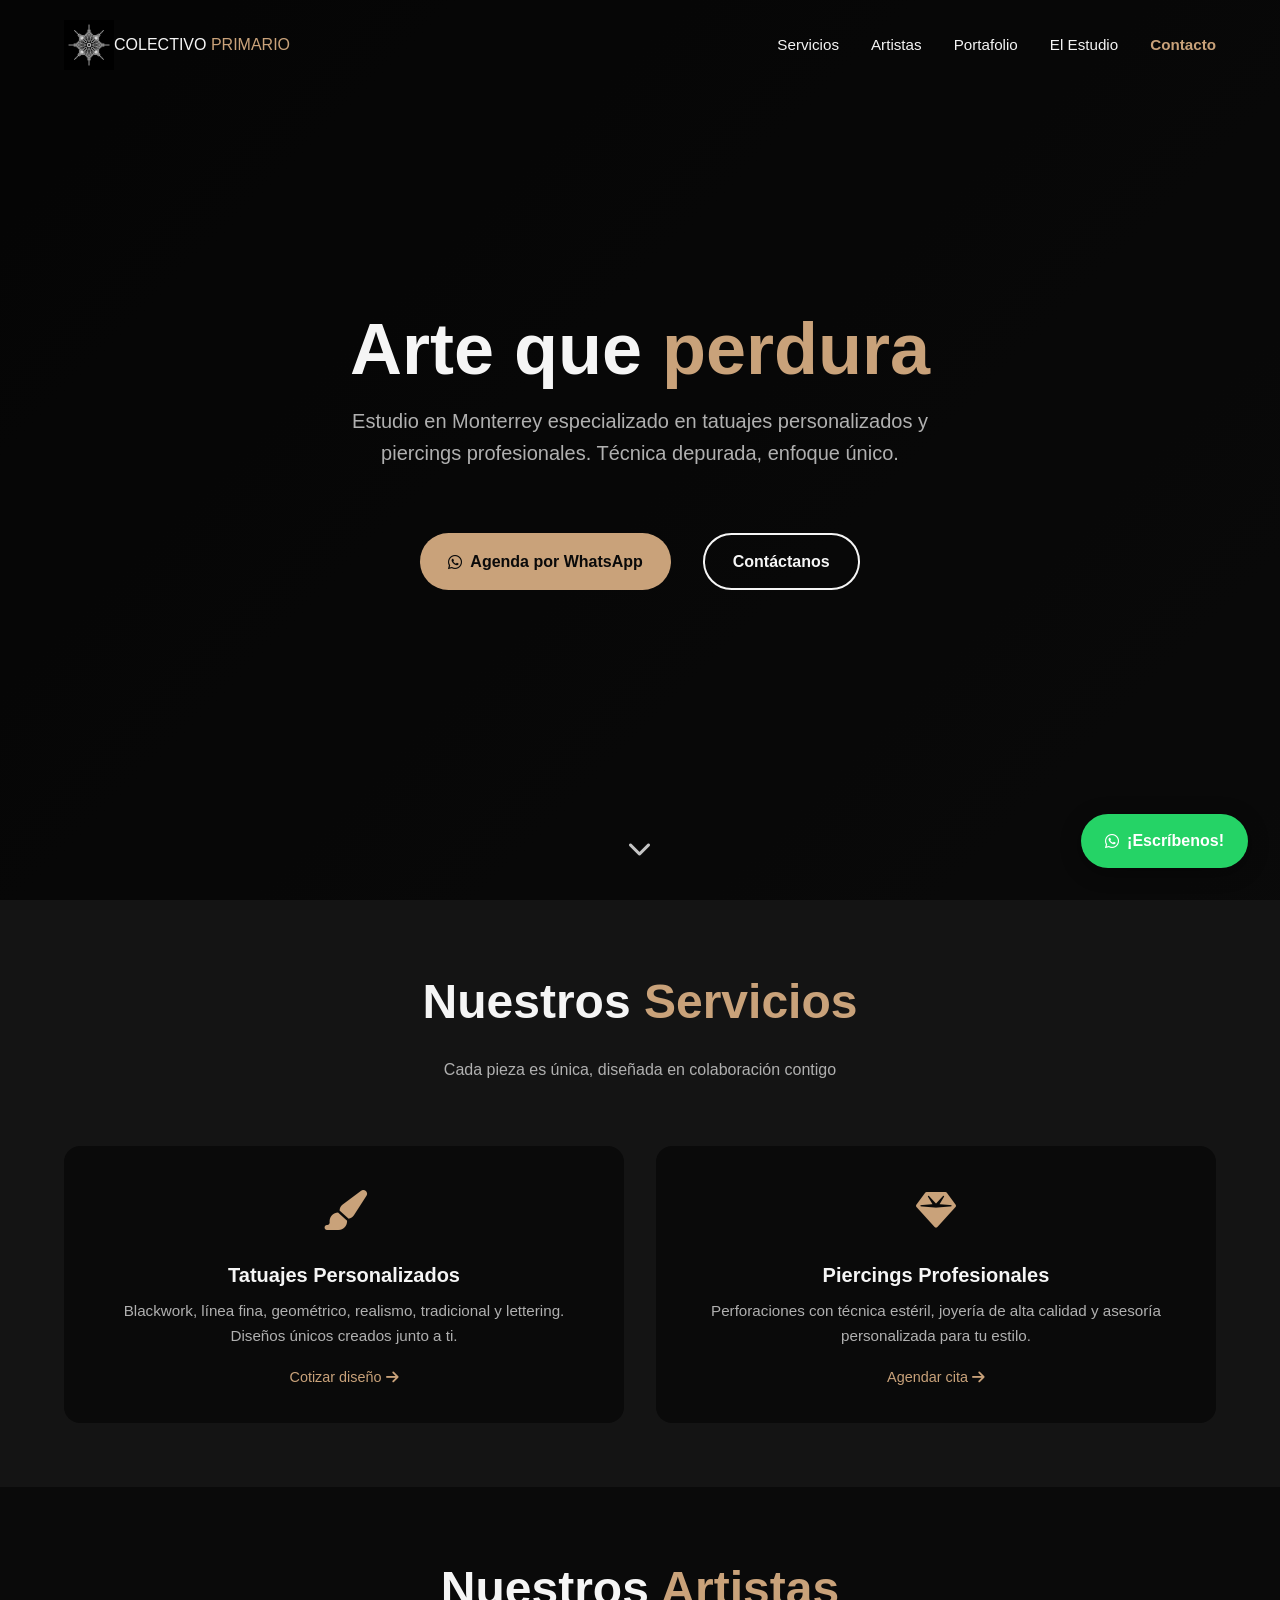
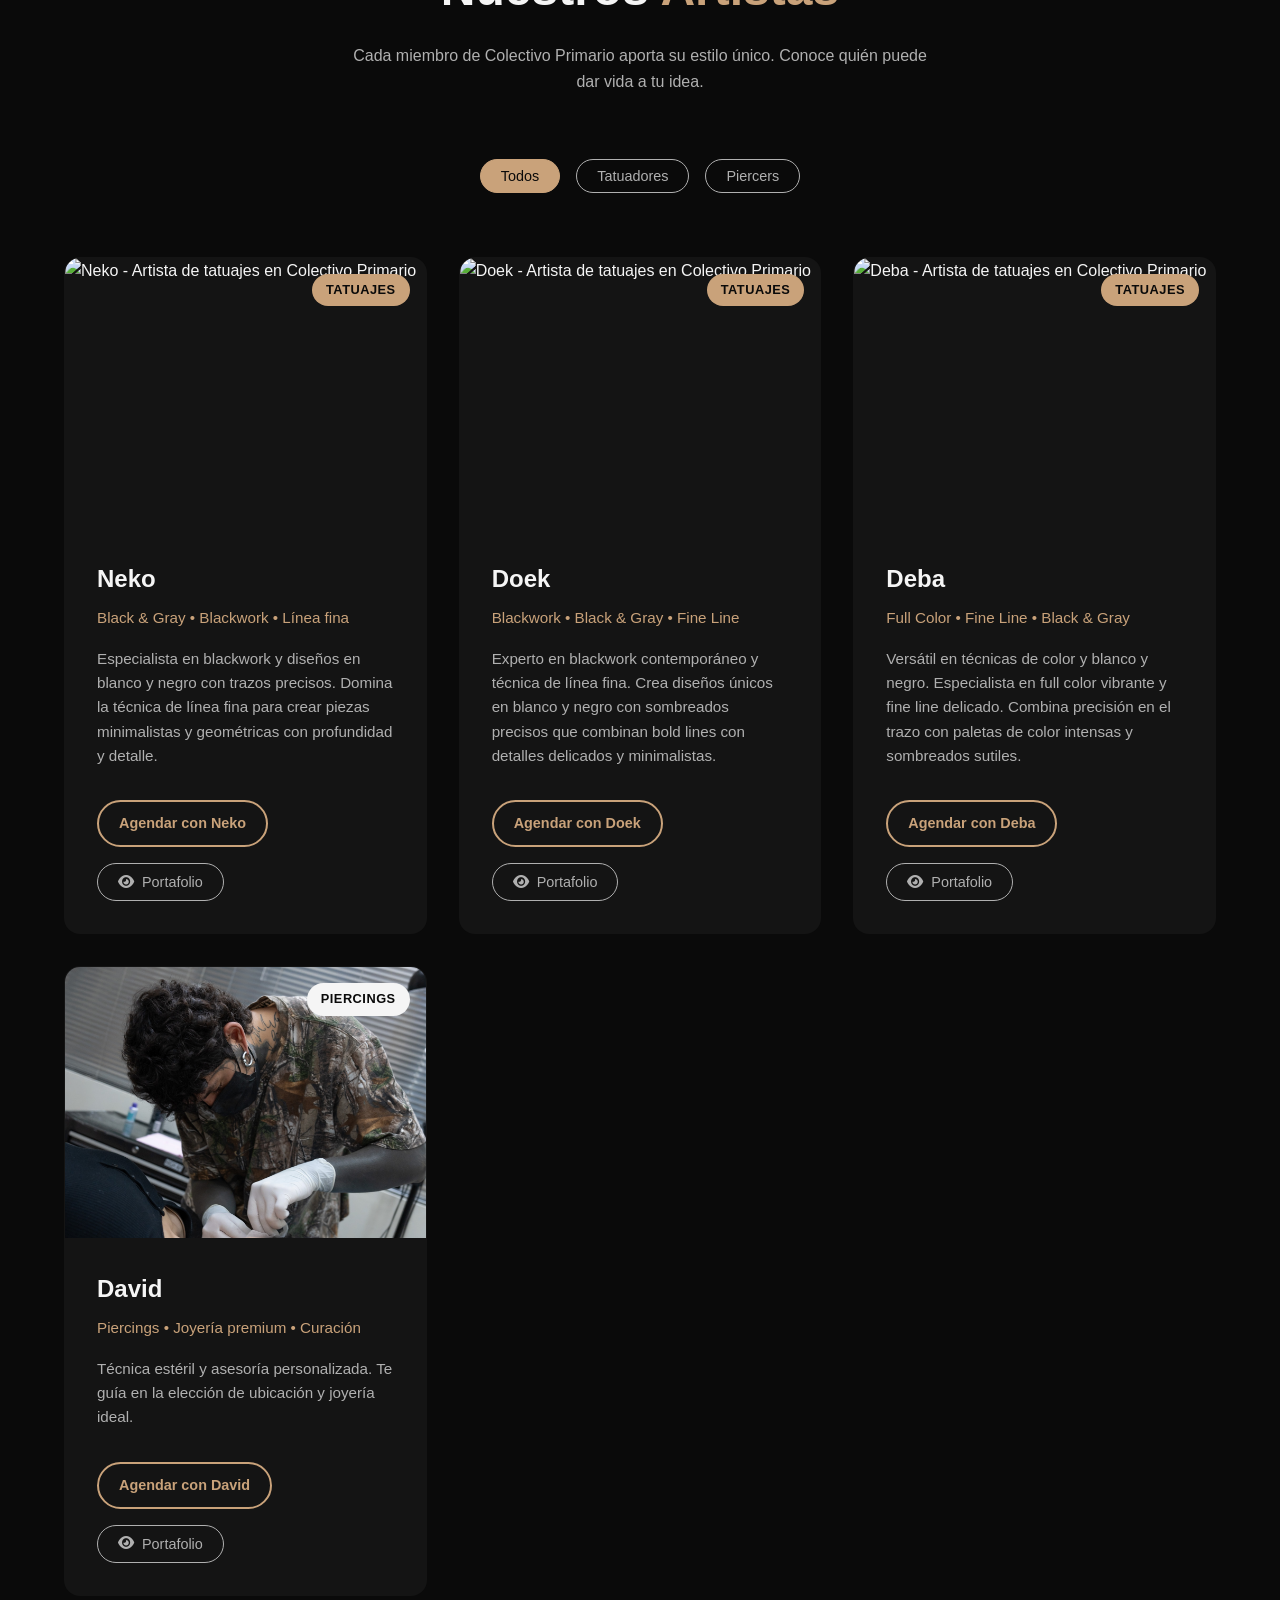
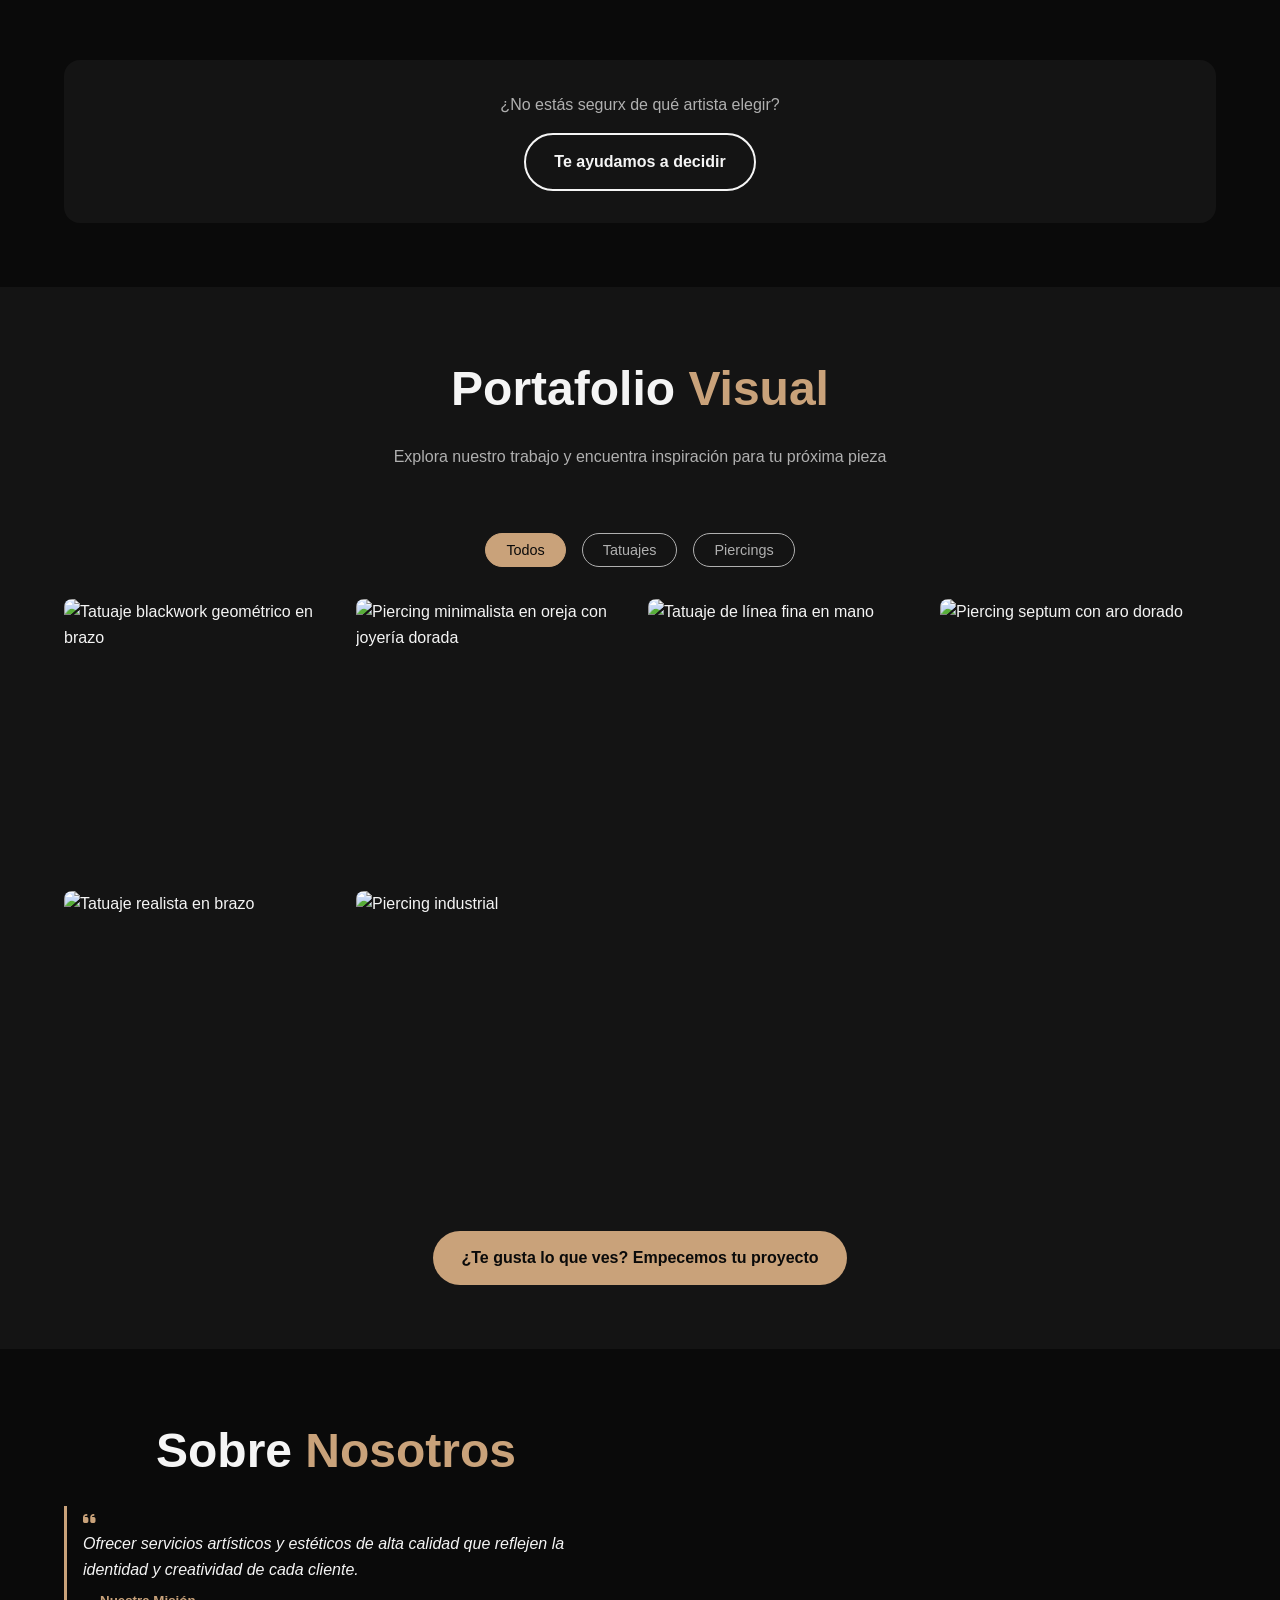
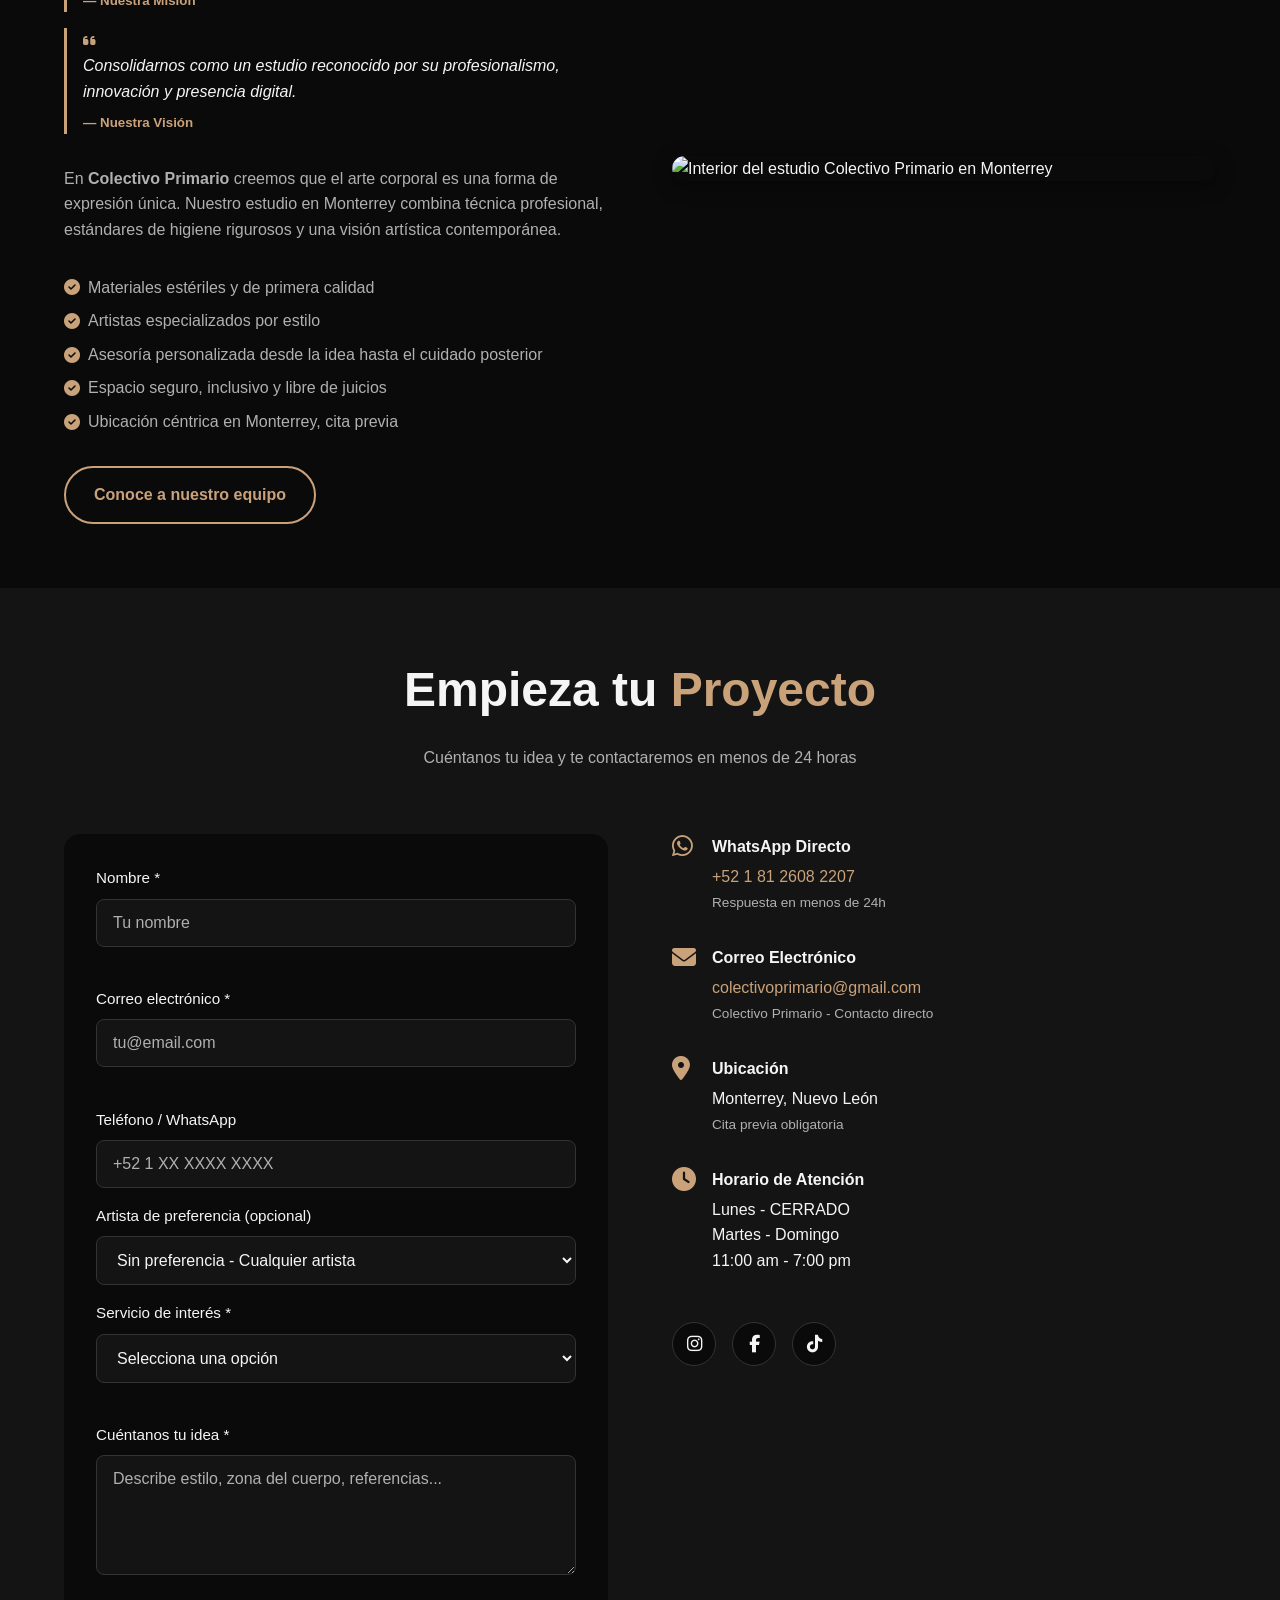
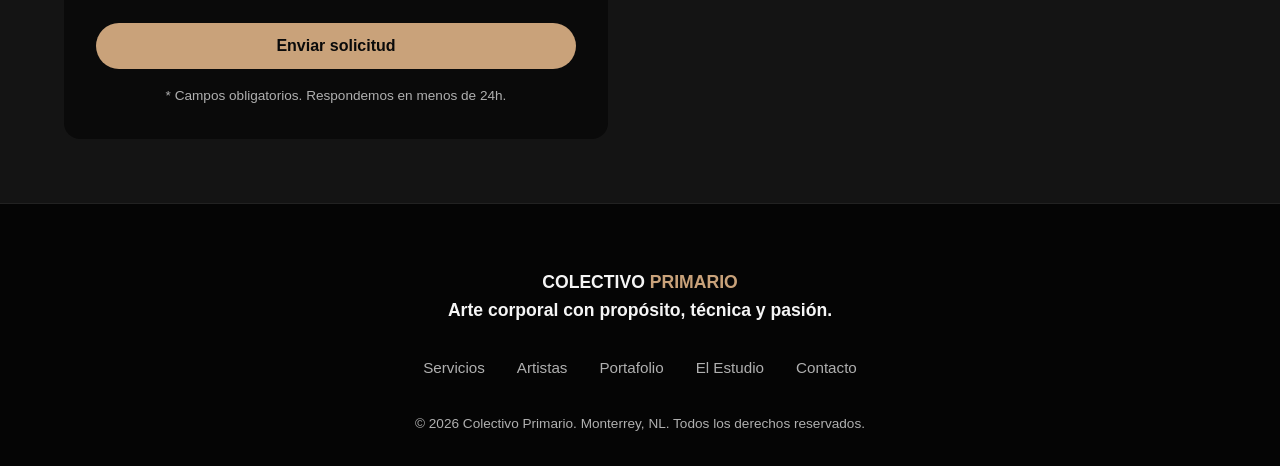
==== commit 351d9007: "Update index.html" ====
--- a/Colectivo Primario/index.html
+++ b/Colectivo Primario/index.html
@@ -166,7 +166,8 @@
       <a href="#contacto" class="btn btn--outline btn--sm" onclick="selectArtist('Neko', 'tatuaje')">
         Agendar con Neko
       </a>
-      <button class="artista-card__portfolio" aria-label="Ver portafolio de Neko">
+      <button class="artista-card__portfolio" aria-label="Ver portafolio de Neko"
+        onclick="window.location.href='portafolio-neko.html'">
         <i class="fas fa-eye"></i> Portafolio
       </button>
     </div>
@@ -193,7 +194,8 @@
       <a href="#contacto" class="btn btn--outline btn--sm" onclick="selectArtist('Doek', 'tatuaje')">
         Agendar con Doek
       </a>
-      <button class="artista-card__portfolio" aria-label="Ver portafolio de Doek">
+      <button class="artista-card__portfolio" aria-label="Ver portafolio de Doek"
+        onclick="window.location.href='portafolio-doek.html'">
         <i class="fas fa-eye"></i> Portafolio
       </button>
     </div>
@@ -203,7 +205,7 @@
 <!-- ARTISTA 3: DEBA (Tatuajes) -->
 <article class="artista-card" data-category="tatuajes">
   <div class="artista-card__image">
-    <img src="Imagenes/debafoto.JPG"
+    <img src="Imagenes/debafoto.jpg"
          alt="Deba - Artista de tatuajes en Colectivo Primario" 
          loading="lazy">
     <span class="artista-card__badge">Tatuajes</span>
@@ -243,7 +245,8 @@
               <a href="#contacto" class="btn btn--outline btn--sm" onclick="selectArtist('David', 'piercing')">
                 Agendar con David
               </a>
-              <button class="artista-card__portfolio" aria-label="Ver portafolio de David">
+              <button class="artista-card__portfolio" aria-label="Ver portafolio de David"
+                onclick="window.location.href='portafolio-david.html'">
                 <i class="fas fa-eye"></i> Portafolio
               </button>
             </div>
@@ -517,4 +520,4 @@
   <!-- Scripts de funcionalidad y medición -->
   <script src="script.js"></script>
 </body>
-</html>+</html>
--- a/Colectivo Primario/styles.css
+++ b/Colectivo Primario/styles.css
@@ -1,3 +1,11 @@
+/* ========================================
+   COLECTIVO PRIMARIO - STYLES
+   Proyecto Académico | Ene-Abr 2026
+   Enfoque: Minimalista, Mobile-First, CRO
+   Fundamentos: Don Norman (UX) + Tim Ash (CRO) + Steve Krug (Usabilidad)
+   Especialidad: Tatuajes y Piercings
+   ======================================== */
+
 /* ========================================
    COLECTIVO PRIMARIO - STYLES
    Proyecto Académico | Ene-Abr 2026
@@ -18,9 +26,9 @@
   --color-error: #e74c3c;
   --color-success: #2ecc71;
   
-  /* Tipografía */
-  --font-primary: 'Montserrat', sans-serif;
-  --font-display: 'Playfair Display', serif;
+  /* Tipografía - Nebulica Font Family */
+  --font-primary: 'Nebulica', sans-serif;
+  --font-display: 'Nebulica', sans-serif;
   
   /* Espaciado */
   --spacing-xs: 0.5rem;
@@ -995,4 +1003,4 @@
 :focus-visible {
   outline: 2px solid var(--color-accent);
   outline-offset: 2px;
-}+}
